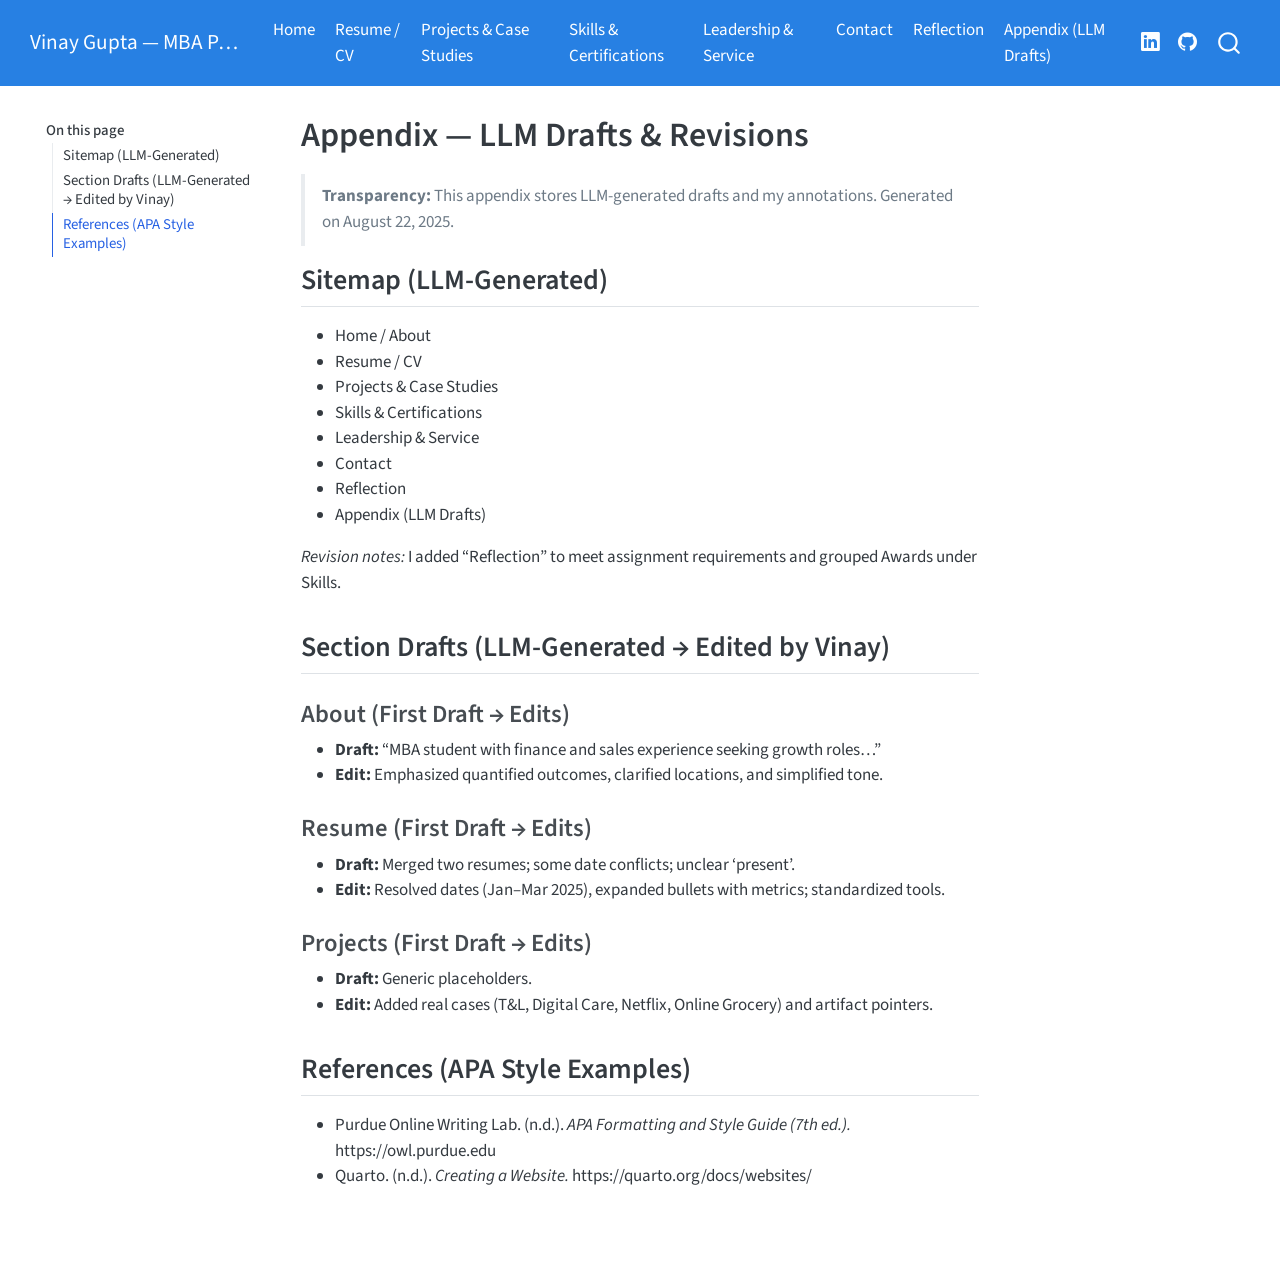
==== docs/appendix.html @ 06f9540e "Initial Quarto site" ====
<!DOCTYPE html>
<html xmlns="http://www.w3.org/1999/xhtml" lang="en" xml:lang="en"><head>

<meta charset="utf-8">
<meta name="generator" content="quarto-1.7.32">

<meta name="viewport" content="width=device-width, initial-scale=1.0, user-scalable=yes">


<title>Appendix — LLM Drafts &amp; Revisions – Vinay Gupta — MBA Portfolio</title>
<style>
code{white-space: pre-wrap;}
span.smallcaps{font-variant: small-caps;}
div.columns{display: flex; gap: min(4vw, 1.5em);}
div.column{flex: auto; overflow-x: auto;}
div.hanging-indent{margin-left: 1.5em; text-indent: -1.5em;}
ul.task-list{list-style: none;}
ul.task-list li input[type="checkbox"] {
  width: 0.8em;
  margin: 0 0.8em 0.2em -1em; /* quarto-specific, see https://github.com/quarto-dev/quarto-cli/issues/4556 */ 
  vertical-align: middle;
}
</style>


<script src="site_libs/quarto-nav/quarto-nav.js"></script>
<script src="site_libs/quarto-nav/headroom.min.js"></script>
<script src="site_libs/clipboard/clipboard.min.js"></script>
<script src="site_libs/quarto-search/autocomplete.umd.js"></script>
<script src="site_libs/quarto-search/fuse.min.js"></script>
<script src="site_libs/quarto-search/quarto-search.js"></script>
<meta name="quarto:offset" content="./">
<script src="site_libs/quarto-html/quarto.js" type="module"></script>
<script src="site_libs/quarto-html/tabsets/tabsets.js" type="module"></script>
<script src="site_libs/quarto-html/popper.min.js"></script>
<script src="site_libs/quarto-html/tippy.umd.min.js"></script>
<script src="site_libs/quarto-html/anchor.min.js"></script>
<link href="site_libs/quarto-html/tippy.css" rel="stylesheet">
<link href="site_libs/quarto-html/quarto-syntax-highlighting-37eea08aefeeee20ff55810ff984fec1.css" rel="stylesheet" id="quarto-text-highlighting-styles">
<script src="site_libs/bootstrap/bootstrap.min.js"></script>
<link href="site_libs/bootstrap/bootstrap-icons.css" rel="stylesheet">
<link href="site_libs/bootstrap/bootstrap-b3aed8deb8408878d0e4e165d993d59e.min.css" rel="stylesheet" append-hash="true" id="quarto-bootstrap" data-mode="light">
<script id="quarto-search-options" type="application/json">{
  "location": "navbar",
  "copy-button": false,
  "collapse-after": 3,
  "panel-placement": "end",
  "type": "overlay",
  "limit": 50,
  "keyboard-shortcut": [
    "f",
    "/",
    "s"
  ],
  "show-item-context": false,
  "language": {
    "search-no-results-text": "No results",
    "search-matching-documents-text": "matching documents",
    "search-copy-link-title": "Copy link to search",
    "search-hide-matches-text": "Hide additional matches",
    "search-more-match-text": "more match in this document",
    "search-more-matches-text": "more matches in this document",
    "search-clear-button-title": "Clear",
    "search-text-placeholder": "",
    "search-detached-cancel-button-title": "Cancel",
    "search-submit-button-title": "Submit",
    "search-label": "Search"
  }
}</script>
<style>html{ scroll-behavior: smooth; }</style>


</head>

<body class="floating nav-fixed quarto-light">

<div id="quarto-search-results"></div>
  <header id="quarto-header" class="headroom fixed-top">
    <nav class="navbar navbar-expand-lg " data-bs-theme="dark">
      <div class="navbar-container container-fluid">
      <div class="navbar-brand-container mx-auto">
    <a class="navbar-brand" href="./index.html">
    <span class="navbar-title">Vinay Gupta — MBA Portfolio</span>
    </a>
  </div>
            <div id="quarto-search" class="" title="Search"></div>
          <button class="navbar-toggler" type="button" data-bs-toggle="collapse" data-bs-target="#navbarCollapse" aria-controls="navbarCollapse" role="menu" aria-expanded="false" aria-label="Toggle navigation" onclick="if (window.quartoToggleHeadroom) { window.quartoToggleHeadroom(); }">
  <span class="navbar-toggler-icon"></span>
</button>
          <div class="collapse navbar-collapse" id="navbarCollapse">
            <ul class="navbar-nav navbar-nav-scroll me-auto">
  <li class="nav-item">
    <a class="nav-link" href="./index.html"> 
<span class="menu-text">Home</span></a>
  </li>  
  <li class="nav-item">
    <a class="nav-link" href="./resume.html"> 
<span class="menu-text">Resume / CV</span></a>
  </li>  
  <li class="nav-item">
    <a class="nav-link" href="./projects.html"> 
<span class="menu-text">Projects &amp; Case Studies</span></a>
  </li>  
  <li class="nav-item">
    <a class="nav-link" href="./skills.html"> 
<span class="menu-text">Skills &amp; Certifications</span></a>
  </li>  
  <li class="nav-item">
    <a class="nav-link" href="./leadership.html"> 
<span class="menu-text">Leadership &amp; Service</span></a>
  </li>  
  <li class="nav-item">
    <a class="nav-link" href="./contact.html"> 
<span class="menu-text">Contact</span></a>
  </li>  
  <li class="nav-item">
    <a class="nav-link" href="./reflection.html"> 
<span class="menu-text">Reflection</span></a>
  </li>  
  <li class="nav-item">
    <a class="nav-link active" href="./appendix.html" aria-current="page"> 
<span class="menu-text">Appendix (LLM Drafts)</span></a>
  </li>  
</ul>
            <ul class="navbar-nav navbar-nav-scroll ms-auto">
  <li class="nav-item compact">
    <a class="nav-link" href="https://www.linkedin.com/in//"> <i class="bi bi-linkedin" role="img">
</i> 
<span class="menu-text"></span></a>
  </li>  
  <li class="nav-item compact">
    <a class="nav-link" href="https://github.com//"> <i class="bi bi-github" role="img">
</i> 
<span class="menu-text"></span></a>
  </li>  
</ul>
          </div> <!-- /navcollapse -->
            <div class="quarto-navbar-tools">
</div>
      </div> <!-- /container-fluid -->
    </nav>
</header>
<!-- content -->
<div id="quarto-content" class="quarto-container page-columns page-rows-contents page-layout-article page-navbar">
<!-- sidebar -->
  <nav id="quarto-sidebar" class="sidebar collapse collapse-horizontal quarto-sidebar-collapse-item sidebar-navigation floating overflow-auto">
    <nav id="TOC" role="doc-toc" class="toc-active">
    <h2 id="toc-title">On this page</h2>
   
  <ul>
  <li><a href="#sitemap-llmgenerated" id="toc-sitemap-llmgenerated" class="nav-link active" data-scroll-target="#sitemap-llmgenerated">Sitemap (LLM‑Generated)</a></li>
  <li><a href="#section-drafts-llmgenerated-edited-by-vinay" id="toc-section-drafts-llmgenerated-edited-by-vinay" class="nav-link" data-scroll-target="#section-drafts-llmgenerated-edited-by-vinay">Section Drafts (LLM‑Generated → Edited by Vinay)</a>
  <ul class="collapse">
  <li><a href="#about-first-draft-edits" id="toc-about-first-draft-edits" class="nav-link" data-scroll-target="#about-first-draft-edits">About (First Draft → Edits)</a></li>
  <li><a href="#resume-first-draft-edits" id="toc-resume-first-draft-edits" class="nav-link" data-scroll-target="#resume-first-draft-edits">Resume (First Draft → Edits)</a></li>
  <li><a href="#projects-first-draft-edits" id="toc-projects-first-draft-edits" class="nav-link" data-scroll-target="#projects-first-draft-edits">Projects (First Draft → Edits)</a></li>
  </ul></li>
  <li><a href="#references-apa-style-examples" id="toc-references-apa-style-examples" class="nav-link" data-scroll-target="#references-apa-style-examples">References (APA Style Examples)</a></li>
  </ul>
</nav>
</nav>
<div id="quarto-sidebar-glass" class="quarto-sidebar-collapse-item" data-bs-toggle="collapse" data-bs-target=".quarto-sidebar-collapse-item"></div>
<!-- margin-sidebar -->
    <div id="quarto-margin-sidebar" class="sidebar margin-sidebar zindex-bottom">
    </div>
<!-- main -->
<main class="content" id="quarto-document-content">

<header id="title-block-header" class="quarto-title-block default">
<div class="quarto-title">
<h1 class="title">Appendix — LLM Drafts &amp; Revisions</h1>
</div>



<div class="quarto-title-meta">

    
  
    
  </div>
  


</header>


<blockquote class="blockquote">
<p><strong>Transparency:</strong> This appendix stores LLM‑generated drafts and my annotations. Generated on August 22, 2025.</p>
</blockquote>
<section id="sitemap-llmgenerated" class="level2">
<h2 class="anchored" data-anchor-id="sitemap-llmgenerated">Sitemap (LLM‑Generated)</h2>
<ul>
<li>Home / About<br>
</li>
<li>Resume / CV<br>
</li>
<li>Projects &amp; Case Studies<br>
</li>
<li>Skills &amp; Certifications<br>
</li>
<li>Leadership &amp; Service<br>
</li>
<li>Contact<br>
</li>
<li>Reflection<br>
</li>
<li>Appendix (LLM Drafts)</li>
</ul>
<p><em>Revision notes:</em> I added “Reflection” to meet assignment requirements and grouped Awards under Skills.</p>
</section>
<section id="section-drafts-llmgenerated-edited-by-vinay" class="level2">
<h2 class="anchored" data-anchor-id="section-drafts-llmgenerated-edited-by-vinay">Section Drafts (LLM‑Generated → Edited by Vinay)</h2>
<section id="about-first-draft-edits" class="level3">
<h3 class="anchored" data-anchor-id="about-first-draft-edits">About (First Draft → Edits)</h3>
<ul>
<li><strong>Draft:</strong> “MBA student with finance and sales experience seeking growth roles…”<br>
</li>
<li><strong>Edit:</strong> Emphasized quantified outcomes, clarified locations, and simplified tone.</li>
</ul>
</section>
<section id="resume-first-draft-edits" class="level3">
<h3 class="anchored" data-anchor-id="resume-first-draft-edits">Resume (First Draft → Edits)</h3>
<ul>
<li><strong>Draft:</strong> Merged two resumes; some date conflicts; unclear ‘present’.<br>
</li>
<li><strong>Edit:</strong> Resolved dates (Jan–Mar 2025), expanded bullets with metrics; standardized tools.</li>
</ul>
</section>
<section id="projects-first-draft-edits" class="level3">
<h3 class="anchored" data-anchor-id="projects-first-draft-edits">Projects (First Draft → Edits)</h3>
<ul>
<li><strong>Draft:</strong> Generic placeholders.<br>
</li>
<li><strong>Edit:</strong> Added real cases (T&amp;L, Digital Care, Netflix, Online Grocery) and artifact pointers.</li>
</ul>
</section>
</section>
<section id="references-apa-style-examples" class="level2">
<h2 class="anchored" data-anchor-id="references-apa-style-examples">References (APA Style Examples)</h2>
<ul>
<li>Purdue Online Writing Lab. (n.d.). <em>APA Formatting and Style Guide (7th ed.).</em> https://owl.purdue.edu<br>
</li>
<li>Quarto. (n.d.). <em>Creating a Website.</em> https://quarto.org/docs/websites/</li>
</ul>


</section>

</main> <!-- /main -->
<script id="quarto-html-after-body" type="application/javascript">
  window.document.addEventListener("DOMContentLoaded", function (event) {
    const icon = "";
    const anchorJS = new window.AnchorJS();
    anchorJS.options = {
      placement: 'right',
      icon: icon
    };
    anchorJS.add('.anchored');
    const isCodeAnnotation = (el) => {
      for (const clz of el.classList) {
        if (clz.startsWith('code-annotation-')) {                     
          return true;
        }
      }
      return false;
    }
    const onCopySuccess = function(e) {
      // button target
      const button = e.trigger;
      // don't keep focus
      button.blur();
      // flash "checked"
      button.classList.add('code-copy-button-checked');
      var currentTitle = button.getAttribute("title");
      button.setAttribute("title", "Copied!");
      let tooltip;
      if (window.bootstrap) {
        button.setAttribute("data-bs-toggle", "tooltip");
        button.setAttribute("data-bs-placement", "left");
        button.setAttribute("data-bs-title", "Copied!");
        tooltip = new bootstrap.Tooltip(button, 
          { trigger: "manual", 
            customClass: "code-copy-button-tooltip",
            offset: [0, -8]});
        tooltip.show();    
      }
      setTimeout(function() {
        if (tooltip) {
          tooltip.hide();
          button.removeAttribute("data-bs-title");
          button.removeAttribute("data-bs-toggle");
          button.removeAttribute("data-bs-placement");
        }
        button.setAttribute("title", currentTitle);
        button.classList.remove('code-copy-button-checked');
      }, 1000);
      // clear code selection
      e.clearSelection();
    }
    const getTextToCopy = function(trigger) {
        const codeEl = trigger.previousElementSibling.cloneNode(true);
        for (const childEl of codeEl.children) {
          if (isCodeAnnotation(childEl)) {
            childEl.remove();
          }
        }
        return codeEl.innerText;
    }
    const clipboard = new window.ClipboardJS('.code-copy-button:not([data-in-quarto-modal])', {
      text: getTextToCopy
    });
    clipboard.on('success', onCopySuccess);
    if (window.document.getElementById('quarto-embedded-source-code-modal')) {
      const clipboardModal = new window.ClipboardJS('.code-copy-button[data-in-quarto-modal]', {
        text: getTextToCopy,
        container: window.document.getElementById('quarto-embedded-source-code-modal')
      });
      clipboardModal.on('success', onCopySuccess);
    }
      var localhostRegex = new RegExp(/^(?:http|https):\/\/localhost\:?[0-9]*\//);
      var mailtoRegex = new RegExp(/^mailto:/);
        var filterRegex = new RegExp("https:\/\/<your-github-username>\.github\.io\/vinay-mba-portfolio");
      var isInternal = (href) => {
          return filterRegex.test(href) || localhostRegex.test(href) || mailtoRegex.test(href);
      }
      // Inspect non-navigation links and adorn them if external
     var links = window.document.querySelectorAll('a[href]:not(.nav-link):not(.navbar-brand):not(.toc-action):not(.sidebar-link):not(.sidebar-item-toggle):not(.pagination-link):not(.no-external):not([aria-hidden]):not(.dropdown-item):not(.quarto-navigation-tool):not(.about-link)');
      for (var i=0; i<links.length; i++) {
        const link = links[i];
        if (!isInternal(link.href)) {
          // undo the damage that might have been done by quarto-nav.js in the case of
          // links that we want to consider external
          if (link.dataset.originalHref !== undefined) {
            link.href = link.dataset.originalHref;
          }
            // target, if specified
            link.setAttribute("target", "_blank");
            if (link.getAttribute("rel") === null) {
              link.setAttribute("rel", "noopener");
            }
        }
      }
    function tippyHover(el, contentFn, onTriggerFn, onUntriggerFn) {
      const config = {
        allowHTML: true,
        maxWidth: 500,
        delay: 100,
        arrow: false,
        appendTo: function(el) {
            return el.parentElement;
        },
        interactive: true,
        interactiveBorder: 10,
        theme: 'quarto',
        placement: 'bottom-start',
      };
      if (contentFn) {
        config.content = contentFn;
      }
      if (onTriggerFn) {
        config.onTrigger = onTriggerFn;
      }
      if (onUntriggerFn) {
        config.onUntrigger = onUntriggerFn;
      }
      window.tippy(el, config); 
    }
    const noterefs = window.document.querySelectorAll('a[role="doc-noteref"]');
    for (var i=0; i<noterefs.length; i++) {
      const ref = noterefs[i];
      tippyHover(ref, function() {
        // use id or data attribute instead here
        let href = ref.getAttribute('data-footnote-href') || ref.getAttribute('href');
        try { href = new URL(href).hash; } catch {}
        const id = href.replace(/^#\/?/, "");
        const note = window.document.getElementById(id);
        if (note) {
          return note.innerHTML;
        } else {
          return "";
        }
      });
    }
    const xrefs = window.document.querySelectorAll('a.quarto-xref');
    const processXRef = (id, note) => {
      // Strip column container classes
      const stripColumnClz = (el) => {
        el.classList.remove("page-full", "page-columns");
        if (el.children) {
          for (const child of el.children) {
            stripColumnClz(child);
          }
        }
      }
      stripColumnClz(note)
      if (id === null || id.startsWith('sec-')) {
        // Special case sections, only their first couple elements
        const container = document.createElement("div");
        if (note.children && note.children.length > 2) {
          container.appendChild(note.children[0].cloneNode(true));
          for (let i = 1; i < note.children.length; i++) {
            const child = note.children[i];
            if (child.tagName === "P" && child.innerText === "") {
              continue;
            } else {
              container.appendChild(child.cloneNode(true));
              break;
            }
          }
          if (window.Quarto?.typesetMath) {
            window.Quarto.typesetMath(container);
          }
          return container.innerHTML
        } else {
          if (window.Quarto?.typesetMath) {
            window.Quarto.typesetMath(note);
          }
          return note.innerHTML;
        }
      } else {
        // Remove any anchor links if they are present
        const anchorLink = note.querySelector('a.anchorjs-link');
        if (anchorLink) {
          anchorLink.remove();
        }
        if (window.Quarto?.typesetMath) {
          window.Quarto.typesetMath(note);
        }
        if (note.classList.contains("callout")) {
          return note.outerHTML;
        } else {
          return note.innerHTML;
        }
      }
    }
    for (var i=0; i<xrefs.length; i++) {
      const xref = xrefs[i];
      tippyHover(xref, undefined, function(instance) {
        instance.disable();
        let url = xref.getAttribute('href');
        let hash = undefined; 
        if (url.startsWith('#')) {
          hash = url;
        } else {
          try { hash = new URL(url).hash; } catch {}
        }
        if (hash) {
          const id = hash.replace(/^#\/?/, "");
          const note = window.document.getElementById(id);
          if (note !== null) {
            try {
              const html = processXRef(id, note.cloneNode(true));
              instance.setContent(html);
            } finally {
              instance.enable();
              instance.show();
            }
          } else {
            // See if we can fetch this
            fetch(url.split('#')[0])
            .then(res => res.text())
            .then(html => {
              const parser = new DOMParser();
              const htmlDoc = parser.parseFromString(html, "text/html");
              const note = htmlDoc.getElementById(id);
              if (note !== null) {
                const html = processXRef(id, note);
                instance.setContent(html);
              } 
            }).finally(() => {
              instance.enable();
              instance.show();
            });
          }
        } else {
          // See if we can fetch a full url (with no hash to target)
          // This is a special case and we should probably do some content thinning / targeting
          fetch(url)
          .then(res => res.text())
          .then(html => {
            const parser = new DOMParser();
            const htmlDoc = parser.parseFromString(html, "text/html");
            const note = htmlDoc.querySelector('main.content');
            if (note !== null) {
              // This should only happen for chapter cross references
              // (since there is no id in the URL)
              // remove the first header
              if (note.children.length > 0 && note.children[0].tagName === "HEADER") {
                note.children[0].remove();
              }
              const html = processXRef(null, note);
              instance.setContent(html);
            } 
          }).finally(() => {
            instance.enable();
            instance.show();
          });
        }
      }, function(instance) {
      });
    }
        let selectedAnnoteEl;
        const selectorForAnnotation = ( cell, annotation) => {
          let cellAttr = 'data-code-cell="' + cell + '"';
          let lineAttr = 'data-code-annotation="' +  annotation + '"';
          const selector = 'span[' + cellAttr + '][' + lineAttr + ']';
          return selector;
        }
        const selectCodeLines = (annoteEl) => {
          const doc = window.document;
          const targetCell = annoteEl.getAttribute("data-target-cell");
          const targetAnnotation = annoteEl.getAttribute("data-target-annotation");
          const annoteSpan = window.document.querySelector(selectorForAnnotation(targetCell, targetAnnotation));
          const lines = annoteSpan.getAttribute("data-code-lines").split(",");
          const lineIds = lines.map((line) => {
            return targetCell + "-" + line;
          })
          let top = null;
          let height = null;
          let parent = null;
          if (lineIds.length > 0) {
              //compute the position of the single el (top and bottom and make a div)
              const el = window.document.getElementById(lineIds[0]);
              top = el.offsetTop;
              height = el.offsetHeight;
              parent = el.parentElement.parentElement;
            if (lineIds.length > 1) {
              const lastEl = window.document.getElementById(lineIds[lineIds.length - 1]);
              const bottom = lastEl.offsetTop + lastEl.offsetHeight;
              height = bottom - top;
            }
            if (top !== null && height !== null && parent !== null) {
              // cook up a div (if necessary) and position it 
              let div = window.document.getElementById("code-annotation-line-highlight");
              if (div === null) {
                div = window.document.createElement("div");
                div.setAttribute("id", "code-annotation-line-highlight");
                div.style.position = 'absolute';
                parent.appendChild(div);
              }
              div.style.top = top - 2 + "px";
              div.style.height = height + 4 + "px";
              div.style.left = 0;
              let gutterDiv = window.document.getElementById("code-annotation-line-highlight-gutter");
              if (gutterDiv === null) {
                gutterDiv = window.document.createElement("div");
                gutterDiv.setAttribute("id", "code-annotation-line-highlight-gutter");
                gutterDiv.style.position = 'absolute';
                const codeCell = window.document.getElementById(targetCell);
                const gutter = codeCell.querySelector('.code-annotation-gutter');
                gutter.appendChild(gutterDiv);
              }
              gutterDiv.style.top = top - 2 + "px";
              gutterDiv.style.height = height + 4 + "px";
            }
            selectedAnnoteEl = annoteEl;
          }
        };
        const unselectCodeLines = () => {
          const elementsIds = ["code-annotation-line-highlight", "code-annotation-line-highlight-gutter"];
          elementsIds.forEach((elId) => {
            const div = window.document.getElementById(elId);
            if (div) {
              div.remove();
            }
          });
          selectedAnnoteEl = undefined;
        };
          // Handle positioning of the toggle
      window.addEventListener(
        "resize",
        throttle(() => {
          elRect = undefined;
          if (selectedAnnoteEl) {
            selectCodeLines(selectedAnnoteEl);
          }
        }, 10)
      );
      function throttle(fn, ms) {
      let throttle = false;
      let timer;
        return (...args) => {
          if(!throttle) { // first call gets through
              fn.apply(this, args);
              throttle = true;
          } else { // all the others get throttled
              if(timer) clearTimeout(timer); // cancel #2
              timer = setTimeout(() => {
                fn.apply(this, args);
                timer = throttle = false;
              }, ms);
          }
        };
      }
        // Attach click handler to the DT
        const annoteDls = window.document.querySelectorAll('dt[data-target-cell]');
        for (const annoteDlNode of annoteDls) {
          annoteDlNode.addEventListener('click', (event) => {
            const clickedEl = event.target;
            if (clickedEl !== selectedAnnoteEl) {
              unselectCodeLines();
              const activeEl = window.document.querySelector('dt[data-target-cell].code-annotation-active');
              if (activeEl) {
                activeEl.classList.remove('code-annotation-active');
              }
              selectCodeLines(clickedEl);
              clickedEl.classList.add('code-annotation-active');
            } else {
              // Unselect the line
              unselectCodeLines();
              clickedEl.classList.remove('code-annotation-active');
            }
          });
        }
    const findCites = (el) => {
      const parentEl = el.parentElement;
      if (parentEl) {
        const cites = parentEl.dataset.cites;
        if (cites) {
          return {
            el,
            cites: cites.split(' ')
          };
        } else {
          return findCites(el.parentElement)
        }
      } else {
        return undefined;
      }
    };
    var bibliorefs = window.document.querySelectorAll('a[role="doc-biblioref"]');
    for (var i=0; i<bibliorefs.length; i++) {
      const ref = bibliorefs[i];
      const citeInfo = findCites(ref);
      if (citeInfo) {
        tippyHover(citeInfo.el, function() {
          var popup = window.document.createElement('div');
          citeInfo.cites.forEach(function(cite) {
            var citeDiv = window.document.createElement('div');
            citeDiv.classList.add('hanging-indent');
            citeDiv.classList.add('csl-entry');
            var biblioDiv = window.document.getElementById('ref-' + cite);
            if (biblioDiv) {
              citeDiv.innerHTML = biblioDiv.innerHTML;
            }
            popup.appendChild(citeDiv);
          });
          return popup.innerHTML;
        });
      }
    }
  });
  </script>
</div> <!-- /content -->




<script src="site_libs/quarto-html/zenscroll-min.js"></script>
</body></html>
---- docs/site_libs/quarto-html/tippy.css ----
.tippy-box[data-animation=fade][data-state=hidden]{opacity:0}[data-tippy-root]{max-width:calc(100vw - 10px)}.tippy-box{position:relative;background-color:#333;color:#fff;border-radius:4px;font-size:14px;line-height:1.4;white-space:normal;outline:0;transition-property:transform,visibility,opacity}.tippy-box[data-placement^=top]>.tippy-arrow{bottom:0}.tippy-box[data-placement^=top]>.tippy-arrow:before{bottom:-7px;left:0;border-width:8px 8px 0;border-top-color:initial;transform-origin:center top}.tippy-box[data-placement^=bottom]>.tippy-arrow{top:0}.tippy-box[data-placement^=bottom]>.tippy-arrow:before{top:-7px;left:0;border-width:0 8px 8px;border-bottom-color:initial;transform-origin:center bottom}.tippy-box[data-placement^=left]>.tippy-arrow{right:0}.tippy-box[data-placement^=left]>.tippy-arrow:before{border-width:8px 0 8px 8px;border-left-color:initial;right:-7px;transform-origin:center left}.tippy-box[data-placement^=right]>.tippy-arrow{left:0}.tippy-box[data-placement^=right]>.tippy-arrow:before{left:-7px;border-width:8px 8px 8px 0;border-right-color:initial;transform-origin:center right}.tippy-box[data-inertia][data-state=visible]{transition-timing-function:cubic-bezier(.54,1.5,.38,1.11)}.tippy-arrow{width:16px;height:16px;color:#333}.tippy-arrow:before{content:"";position:absolute;border-color:transparent;border-style:solid}.tippy-content{position:relative;padding:5px 9px;z-index:1}
---- docs/site_libs/quarto-html/quarto-syntax-highlighting-37eea08aefeeee20ff55810ff984fec1.css ----
/* quarto syntax highlight colors */
:root {
  --quarto-hl-ot-color: #003B4F;
  --quarto-hl-at-color: #657422;
  --quarto-hl-ss-color: #20794D;
  --quarto-hl-an-color: #5E5E5E;
  --quarto-hl-fu-color: #4758AB;
  --quarto-hl-st-color: #20794D;
  --quarto-hl-cf-color: #003B4F;
  --quarto-hl-op-color: #5E5E5E;
  --quarto-hl-er-color: #AD0000;
  --quarto-hl-bn-color: #AD0000;
  --quarto-hl-al-color: #AD0000;
  --quarto-hl-va-color: #111111;
  --quarto-hl-bu-color: inherit;
  --quarto-hl-ex-color: inherit;
  --quarto-hl-pp-color: #AD0000;
  --quarto-hl-in-color: #5E5E5E;
  --quarto-hl-vs-color: #20794D;
  --quarto-hl-wa-color: #5E5E5E;
  --quarto-hl-do-color: #5E5E5E;
  --quarto-hl-im-color: #00769E;
  --quarto-hl-ch-color: #20794D;
  --quarto-hl-dt-color: #AD0000;
  --quarto-hl-fl-color: #AD0000;
  --quarto-hl-co-color: #5E5E5E;
  --quarto-hl-cv-color: #5E5E5E;
  --quarto-hl-cn-color: #8f5902;
  --quarto-hl-sc-color: #5E5E5E;
  --quarto-hl-dv-color: #AD0000;
  --quarto-hl-kw-color: #003B4F;
}

/* other quarto variables */
:root {
  --quarto-font-monospace: SFMono-Regular, Menlo, Monaco, Consolas, "Liberation Mono", "Courier New", monospace;
}

/* syntax highlight based on Pandoc's rules */
pre > code.sourceCode > span {
  color: #003B4F;
}

code.sourceCode > span {
  color: #003B4F;
}

div.sourceCode,
div.sourceCode pre.sourceCode {
  color: #003B4F;
}

/* Normal */
code span {
  color: #003B4F;
}

/* Alert */
code span.al {
  color: #AD0000;
  font-style: inherit;
}

/* Annotation */
code span.an {
  color: #5E5E5E;
  font-style: inherit;
}

/* Attribute */
code span.at {
  color: #657422;
  font-style: inherit;
}

/* BaseN */
code span.bn {
  color: #AD0000;
  font-style: inherit;
}

/* BuiltIn */
code span.bu {
  font-style: inherit;
}

/* ControlFlow */
code span.cf {
  color: #003B4F;
  font-weight: bold;
  font-style: inherit;
}

/* Char */
code span.ch {
  color: #20794D;
  font-style: inherit;
}

/* Constant */
code span.cn {
  color: #8f5902;
  font-style: inherit;
}

/* Comment */
code span.co {
  color: #5E5E5E;
  font-style: inherit;
}

/* CommentVar */
code span.cv {
  color: #5E5E5E;
  font-style: italic;
}

/* Documentation */
code span.do {
  color: #5E5E5E;
  font-style: italic;
}

/* DataType */
code span.dt {
  color: #AD0000;
  font-style: inherit;
}

/* DecVal */
code span.dv {
  color: #AD0000;
  font-style: inherit;
}

/* Error */
code span.er {
  color: #AD0000;
  font-style: inherit;
}

/* Extension */
code span.ex {
  font-style: inherit;
}

/* Float */
code span.fl {
  color: #AD0000;
  font-style: inherit;
}

/* Function */
code span.fu {
  color: #4758AB;
  font-style: inherit;
}

/* Import */
code span.im {
  color: #00769E;
  font-style: inherit;
}

/* Information */
code span.in {
  color: #5E5E5E;
  font-style: inherit;
}

/* Keyword */
code span.kw {
  color: #003B4F;
  font-weight: bold;
  font-style: inherit;
}

/* Operator */
code span.op {
  color: #5E5E5E;
  font-style: inherit;
}

/* Other */
code span.ot {
  color: #003B4F;
  font-style: inherit;
}

/* Preprocessor */
code span.pp {
  color: #AD0000;
  font-style: inherit;
}

/* SpecialChar */
code span.sc {
  color: #5E5E5E;
  font-style: inherit;
}

/* SpecialString */
code span.ss {
  color: #20794D;
  font-style: inherit;
}

/* String */
code span.st {
  color: #20794D;
  font-style: inherit;
}

/* Variable */
code span.va {
  color: #111111;
  font-style: inherit;
}

/* VerbatimString */
code span.vs {
  color: #20794D;
  font-style: inherit;
}

/* Warning */
code span.wa {
  color: #5E5E5E;
  font-style: italic;
}

.prevent-inlining {
  content: "</";
}

/*# sourceMappingURL=27d3d809615f7771493d095567f04340.css.map */
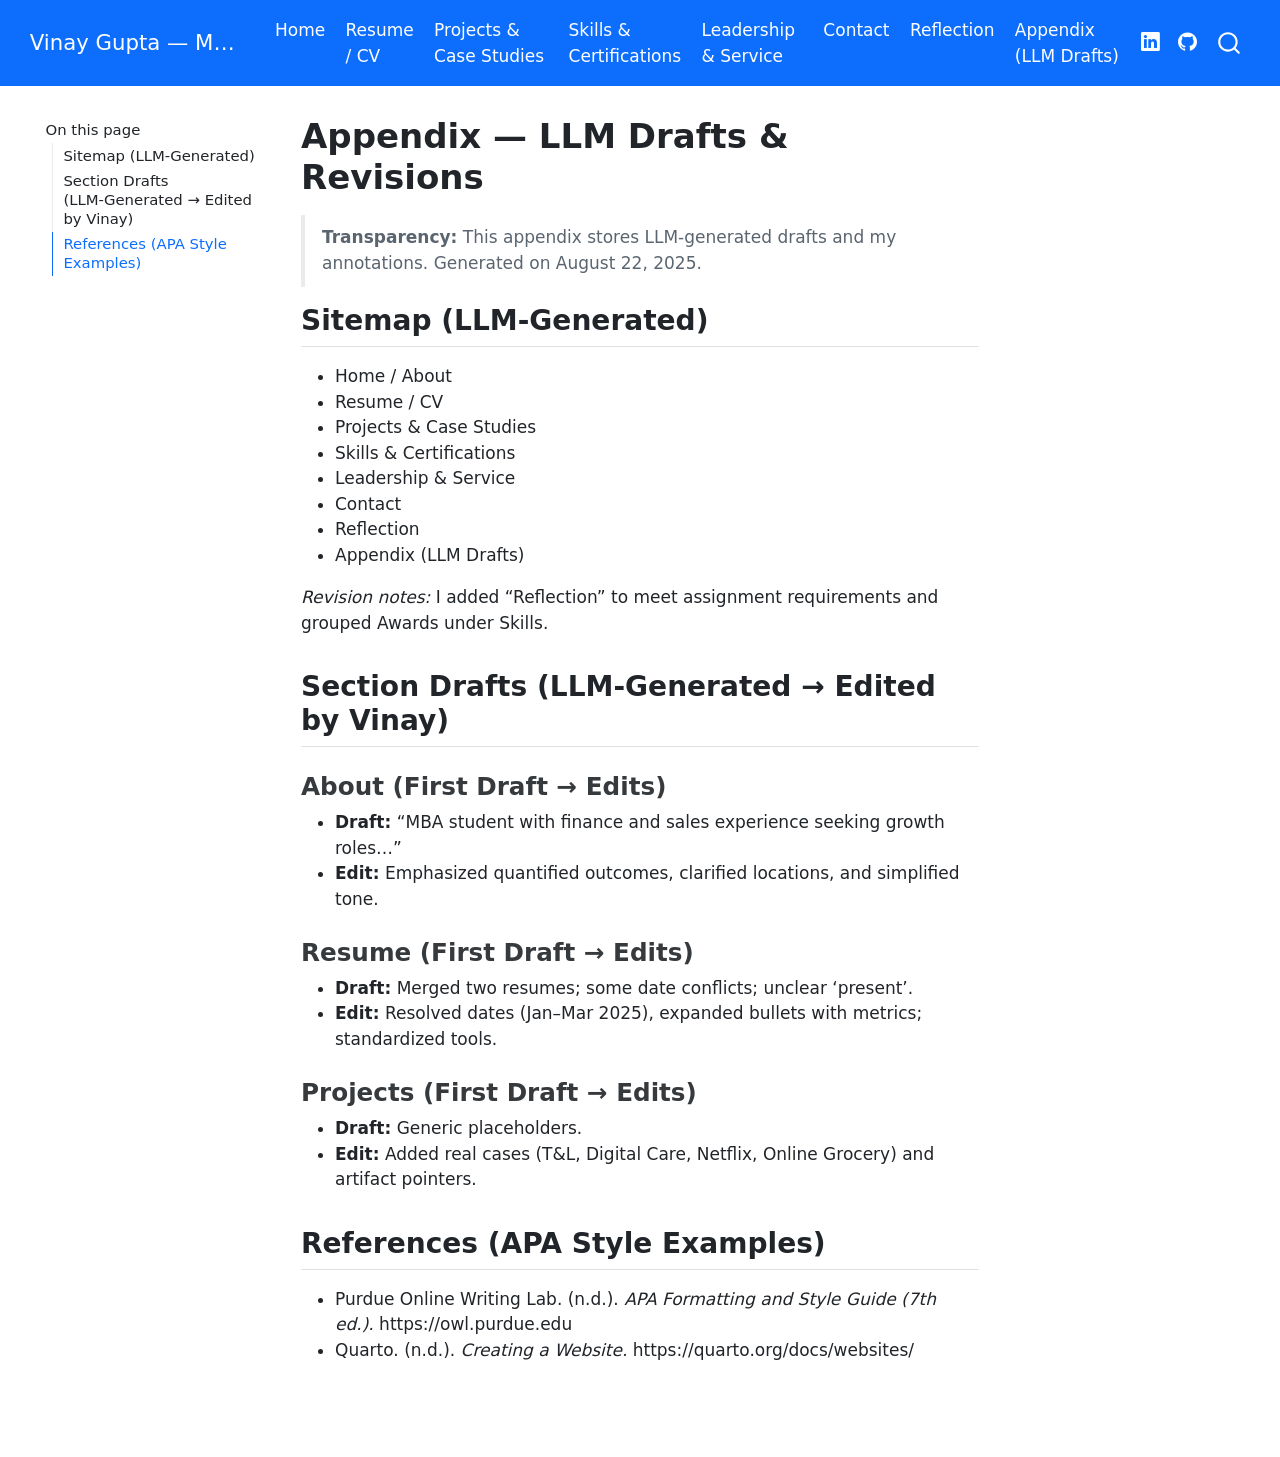
==== commit 0146e0d1: "Updated all portfolio pages with new content" ====
--- a/docs/appendix.html
+++ b/docs/appendix.html
@@ -39,7 +39,7 @@
 <link href="site_libs/quarto-html/quarto-syntax-highlighting-37eea08aefeeee20ff55810ff984fec1.css" rel="stylesheet" id="quarto-text-highlighting-styles">
 <script src="site_libs/bootstrap/bootstrap.min.js"></script>
 <link href="site_libs/bootstrap/bootstrap-icons.css" rel="stylesheet">
-<link href="site_libs/bootstrap/bootstrap-b3aed8deb8408878d0e4e165d993d59e.min.css" rel="stylesheet" append-hash="true" id="quarto-bootstrap" data-mode="light">
+<link href="site_libs/bootstrap/bootstrap-451c895cda47d75efce66772fc31bdcc.min.css" rel="stylesheet" append-hash="true" id="quarto-bootstrap" data-mode="light">
 <script id="quarto-search-options" type="application/json">{
   "location": "navbar",
   "copy-button": false,
